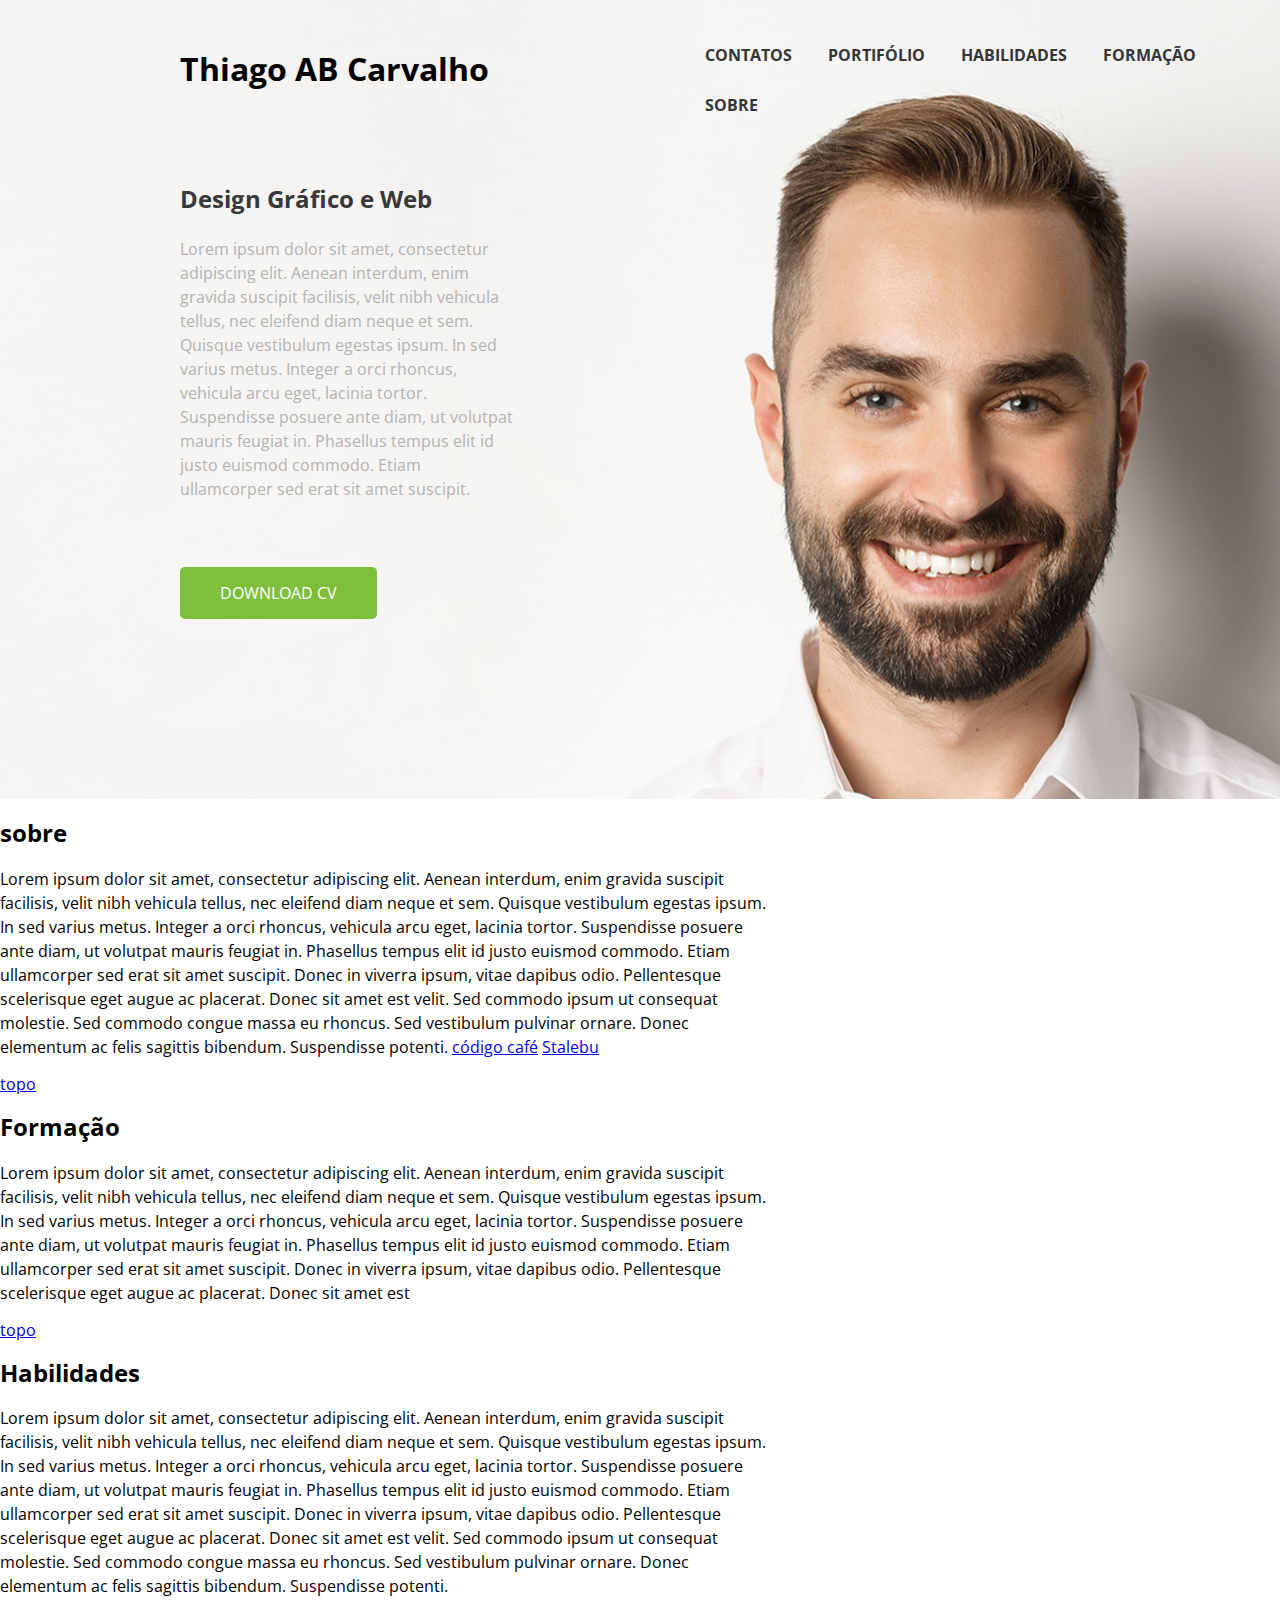
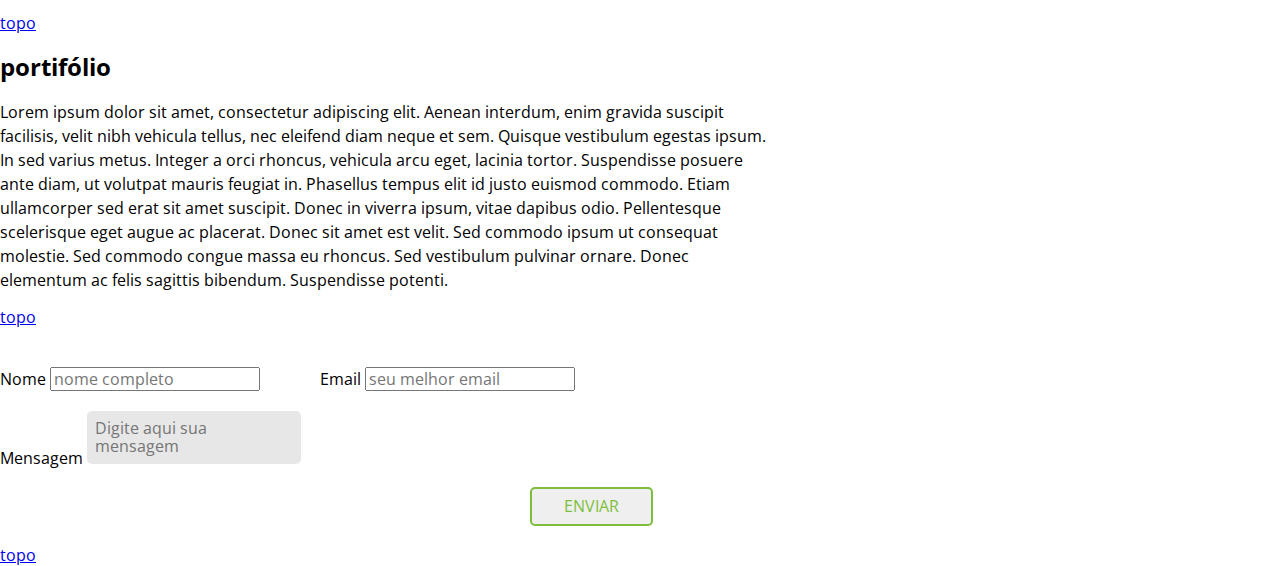
==== index.html @ ea8e4ff2 "first commit" ====
<!DOCTYPE html>
<html lang="pt">

<head>
    <meta charset="UTF-8">
    <meta name="viewport" content="width=device-width, initial-scale=1.0">
    <title>Portifólio Thiago Carvalho</title>
    <link rel="stylesheet" href="./CSS/main.css">
    <link rel="stylesheet" href="./CSS/normalize.css">
    <link rel="preconnect" href="https://fonts.gstatic.com">
    <link href="https://fonts.googleapis.com/css2?family=Open+Sans&display=swap" rel="stylesheet">
    <meta name="keywords" content="portifólio, thiagocarvalho, designer gráfico, web, frontend, ui design, ux design">
    <link rel="stylesheet" href="https://i.icomoon.io/public/temp/6c92d0de71/UntitledProject/style.css">


</head>

<body>
    <div class="hero">
        <header>

            <div class="max-width">
                <h1>Thiago AB Carvalho</h1>
                <nav>
                    <ul class="top-nav">
                        <li><a href="#">Contatos</a></li>
                        <li><a href="#">Portifólio</a></li>
                        <li><a href="#">Habilidades</a></li>
                        <li><a href="#">Formação</a></li>
                        <li><a href="#">Sobre</a></li>
                    </ul>

                    <ul class="icon-redes">
                        <li><a href="#" class="icon-github"><span class="hidden"></span></a></li>
                        <li><a href="#" class="icon-linkedin2"><span class="hidden"></span></a></li>
                        <li><a href="#" class="icon-behance"><span class="hidden"></span></a></li>
                    </ul>

                </nav>
            </div>
        </header>

        <section class="max-width">
            <div class="main-header-subtitle">
                <h2>Design Gráfico e Web</h2>
                <p class="top-content-subtitle">Lorem ipsum dolor sit amet, consectetur adipiscing elit. Aenean
                    interdum,
                    enim
                    gravida suscipit facilisis, velit nibh vehicula tellus, nec eleifend diam neque et sem. Quisque
                    vestibulum
                    egestas ipsum. In sed varius metus. Integer a orci rhoncus, vehicula arcu eget, lacinia tortor.
                    Suspendisse
                    posuere ante diam, ut volutpat mauris feugiat in. Phasellus tempus elit id justo euismod commodo.
                    Etiam
                    ullamcorper sed erat sit amet suscipit.
                </p>

                <a href="#" class="button"> download cv</a>
            </div>
        </section>
    </div>

    <main>
        <section class="main-content">
            <h2>sobre</h2>
            <p>
                Lorem ipsum dolor sit amet, consectetur adipiscing elit. Aenean interdum, enim gravida suscipit
                facilisis,
                velit
                nibh vehicula tellus, nec eleifend diam neque et sem. Quisque vestibulum egestas ipsum. In sed varius
                metus.
                Integer a orci rhoncus, vehicula arcu eget, lacinia tortor. Suspendisse posuere ante diam, ut volutpat
                mauris
                feugiat in. Phasellus tempus elit id justo euismod commodo. Etiam ullamcorper sed erat sit amet
                suscipit.
                Donec
                in viverra ipsum, vitae dapibus odio. Pellentesque scelerisque eget augue ac placerat. Donec sit amet
                est
                velit.
                Sed commodo ipsum ut consequat molestie. Sed commodo congue massa eu rhoncus. Sed vestibulum pulvinar
                ornare.
                Donec elementum ac felis sagittis bibendum. Suspendisse potenti.
                <a href="https://codigo.cafe" target="_blank">código café</a>
                <a href="https://www.stalebu.com.br/" target="_blank">Stalebu</a>
            </p>
            <a href="#">topo</a>

            <h2>Formação</h2>
            <p>
                Lorem ipsum dolor sit amet, consectetur adipiscing elit. Aenean interdum, enim gravida suscipit
                facilisis,
                velit
                nibh vehicula tellus, nec eleifend diam neque et sem. Quisque vestibulum egestas ipsum. In sed varius
                metus.
                Integer a orci rhoncus, vehicula arcu eget, lacinia tortor. Suspendisse posuere ante diam, ut volutpat
                mauris
                feugiat in. Phasellus tempus elit id justo euismod commodo. Etiam ullamcorper sed erat sit amet
                suscipit.
                Donec
                in viverra ipsum, vitae dapibus odio. Pellentesque scelerisque eget augue ac placerat. Donec sit amet
                est

            </p>
            <a href="#">topo</a>

            <h2>Habilidades</h2>
            <p>
                Lorem ipsum dolor sit amet, consectetur adipiscing elit. Aenean interdum, enim gravida suscipit
                facilisis,
                velit
                nibh vehicula tellus, nec eleifend diam neque et sem. Quisque vestibulum egestas ipsum. In sed varius
                metus.
                Integer a orci rhoncus, vehicula arcu eget, lacinia tortor. Suspendisse posuere ante diam, ut volutpat
                mauris
                feugiat in. Phasellus tempus elit id justo euismod commodo. Etiam ullamcorper sed erat sit amet
                suscipit.
                Donec
                in viverra ipsum, vitae dapibus odio. Pellentesque scelerisque eget augue ac placerat. Donec sit amet
                est
                velit.
                Sed commodo ipsum ut consequat molestie. Sed commodo congue massa eu rhoncus. Sed vestibulum pulvinar
                ornare.
                Donec elementum ac felis sagittis bibendum. Suspendisse potenti.
            </p>
            <a href="#">topo</a>

            <h2>portifólio</h2>
            <p>
                Lorem ipsum dolor sit amet, consectetur adipiscing elit. Aenean interdum, enim gravida suscipit
                facilisis,
                velit
                nibh vehicula tellus, nec eleifend diam neque et sem. Quisque vestibulum egestas ipsum. In sed varius
                metus.
                Integer a orci rhoncus, vehicula arcu eget, lacinia tortor. Suspendisse posuere ante diam, ut volutpat
                mauris
                feugiat in. Phasellus tempus elit id justo euismod commodo. Etiam ullamcorper sed erat sit amet
                suscipit.
                Donec
                in viverra ipsum, vitae dapibus odio. Pellentesque scelerisque eget augue ac placerat. Donec sit amet
                est
                velit.
                Sed commodo ipsum ut consequat molestie. Sed commodo congue massa eu rhoncus. Sed vestibulum pulvinar
                ornare.
                Donec elementum ac felis sagittis bibendum. Suspendisse potenti.
            </p>
            <a href="#">topo</a>
        </section>

        <section>
            <div class="form-contact">
                <form action="#" method="POST">
                    <div class="row">
                        <div class="col-2">
                            <label for="nome">Nome</label>
                            <input placeholder="nome completo" type="text" name="name" id="nome">
                        </div>
                        <div class="col-2">
                            <label for="email">Email</label>
                            <input placeholder="seu melhor email" type="text" name="email" id="email">
                        </div>
                    </div>

                    <div class>
                        <!--<label for="mensagem">Mensagem</label>-->
                        <labe for="mensagem">Mensagem</label>
                            <textarea style="resize: none" placeholder="Digite aqui sua mensagem" name="mensagem"
                                id="mensagem" class="mensagem"></textarea>
                            <input type="submit" value="Enviar" class="button-mensagem">
                    </div>
                </form>

            </div>
            <a href="#">topo</a>
            </div>
        </section>
    </main>
</body>

</html>
---- CSS/main.css ----
body{
    font-family: 'Open Sans', sans-serif;   
}

.hero{
    width: 100%;
    position: fixed;    
    box-sizing: border-box;   
    background-image: url(../img/foto_thiago.png);
    background-position: center top;     
    padding: 180px;    
    position: relative;    
}

.max-width{   
    max-width: 1500px;
    margin-left: auto;
    margin-right: auto;
}

.max-width h1{
    float: left;
}

.top-nav, .icon-redes {
    margin-top: -150px;

}

.top-nav ul{    
    position: relative;                  
}

.top-nav li{
    display: inline-block;
    padding: 1em;
    list-style: none;              
}

.top-nav a{
    font-family: 'Open Sans', sans-serif;
    text-decoration: none;
    font-weight: bold;
    text-transform: uppercase;
    color: #353535;
    position: relative;
    right: -200px;    
}

.top-nav a:hover{
    color:  #7dbf3b;
    font-weight: bold;
    border-bottom: 1px solid #353535;
}

.icon-redes{    
    display: block;
    position: relative;
    top: -73px;
}

.icon-redes li{
    list-style: none;         
    float: right;
    padding: .5em;    
    font-size: 30px;       
}

.icon-redes a{
    color: #353535;
    text-decoration: none;
}

.icon-redes a:hover{
    color:  #7dbf3b;
}

.button-search {
    text-transform: uppercase;
    display: inline-block;
    padding: .1.5em .2em;
    background: #7dbf3b;
    border-radius: 5px;
    text-decoration: none;
    color: white;
}

input:focus{
    border: 2px solid #7dbf3b;
    outline: none;
}

.main-header-subtitle{
    width: 80%; 
    margin-top: 200px;
    margin-right: auto;
    text-align: justify;
    color: #b2b2b2;
    line-height: 1.5;  
}

.main-header-subtitle h2{
    color: #373839;
}

.top-content-subtitle {
    display: block;
    padding-bottom: 50px;
    padding-right: 400px;
    text-align: left;    
}

.button{
    text-transform: uppercase;
    display: inline-block;
    padding: .9em 2.5em;
    background: #7dbf3b;
    border-radius: 5px;
    text-decoration: none;
    color: white;
}

.main-content{
    width: 60%;    
}

.main-content p{
    line-height: 1.5;
}

.row{
    padding-top: 40px;
    overflow: auto;
}

.col-2{
    width:25%;
    float: left;
    padding-bottom: 20px;
}

.textarea{
    display: block;
    border-radius: 5px;    
    height: 10em;
    width: 40em;    
}

.input, textarea{
    background-color: #e7e7e7;
    padding: 5px;
    border-radius: 5px;
    border: 3px solid transparent;
    margin-bottom:50px;  
    
}

.button-mensagem{   
    text-transform: uppercase;
    display: inline-block;
    margin: 20px 530px;    
    padding: .5em 2em;
    border: 2px solid #7dbf3b;    
    border-radius: 5px;
    text-decoration: none;
    color: #7dbf3b;
}

#mensagem:focus{
    border: 2px solid #7dbf3b;
    outline: none;
}
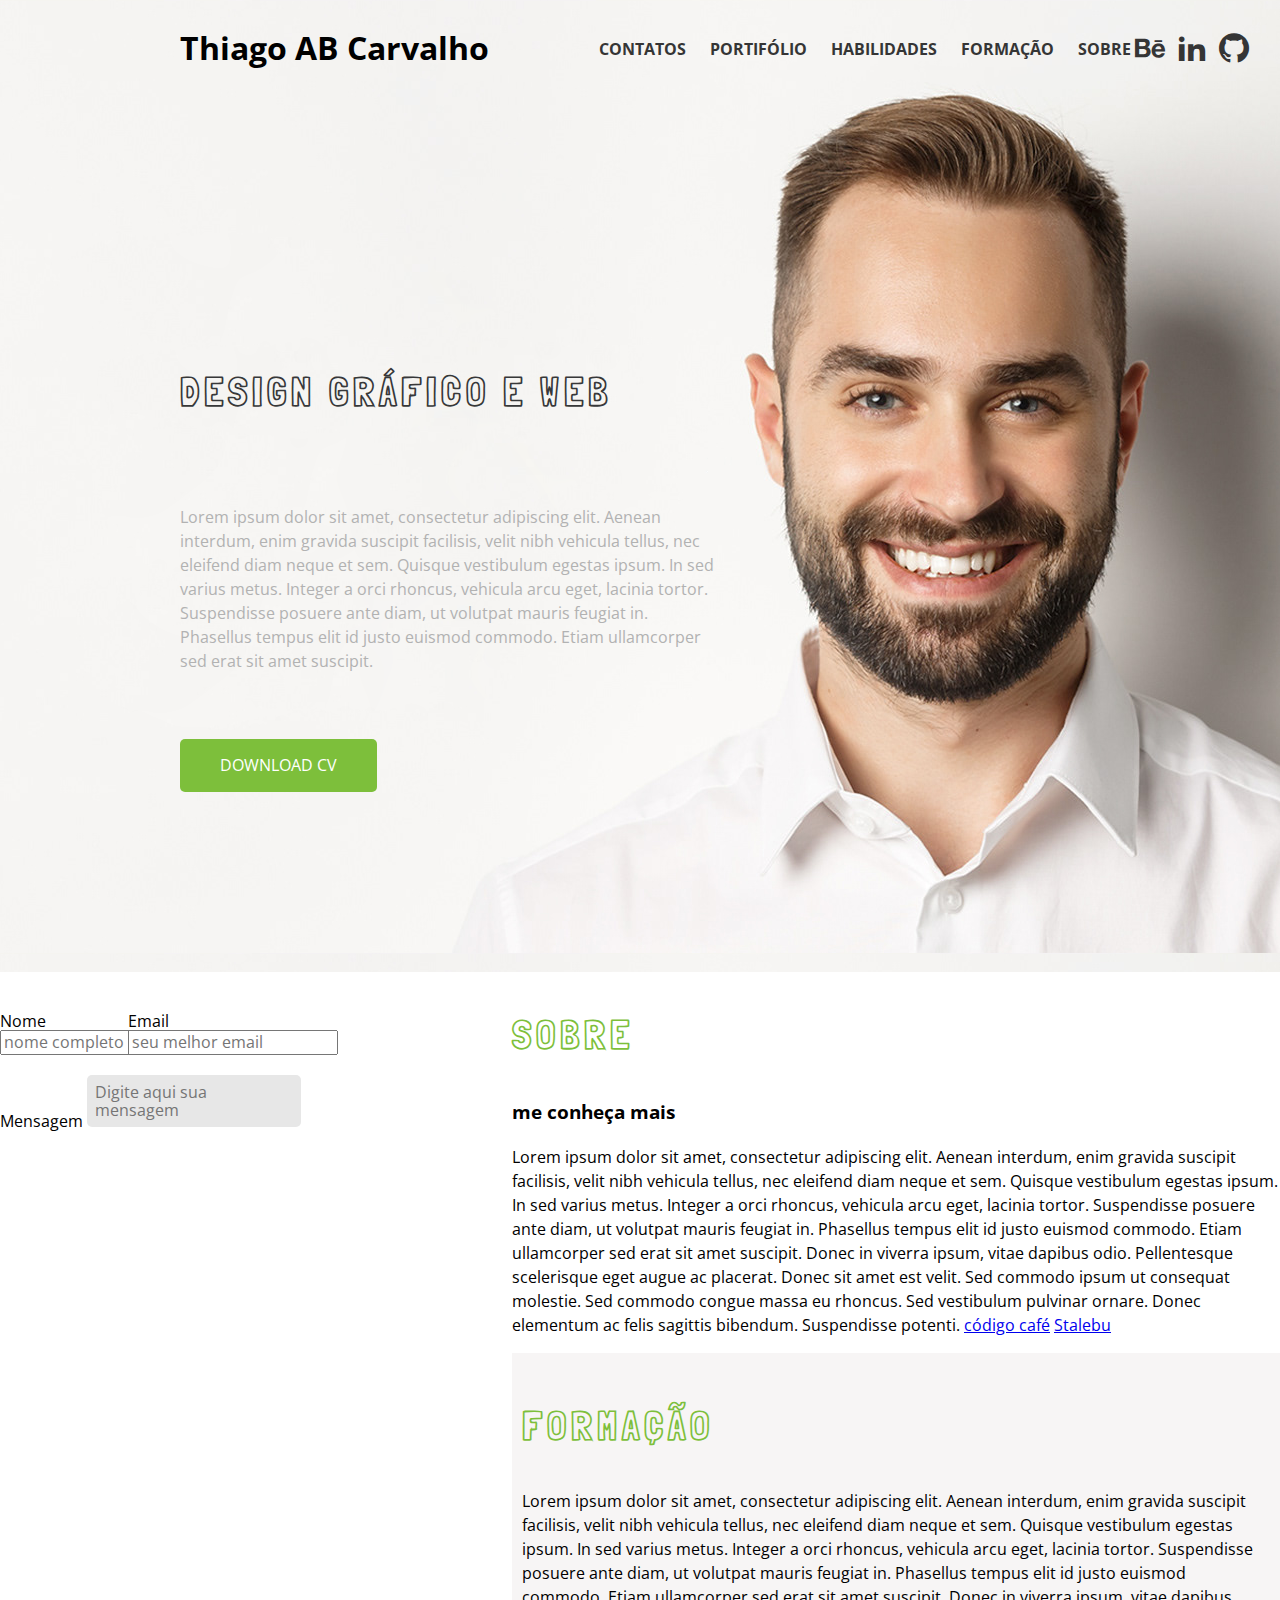
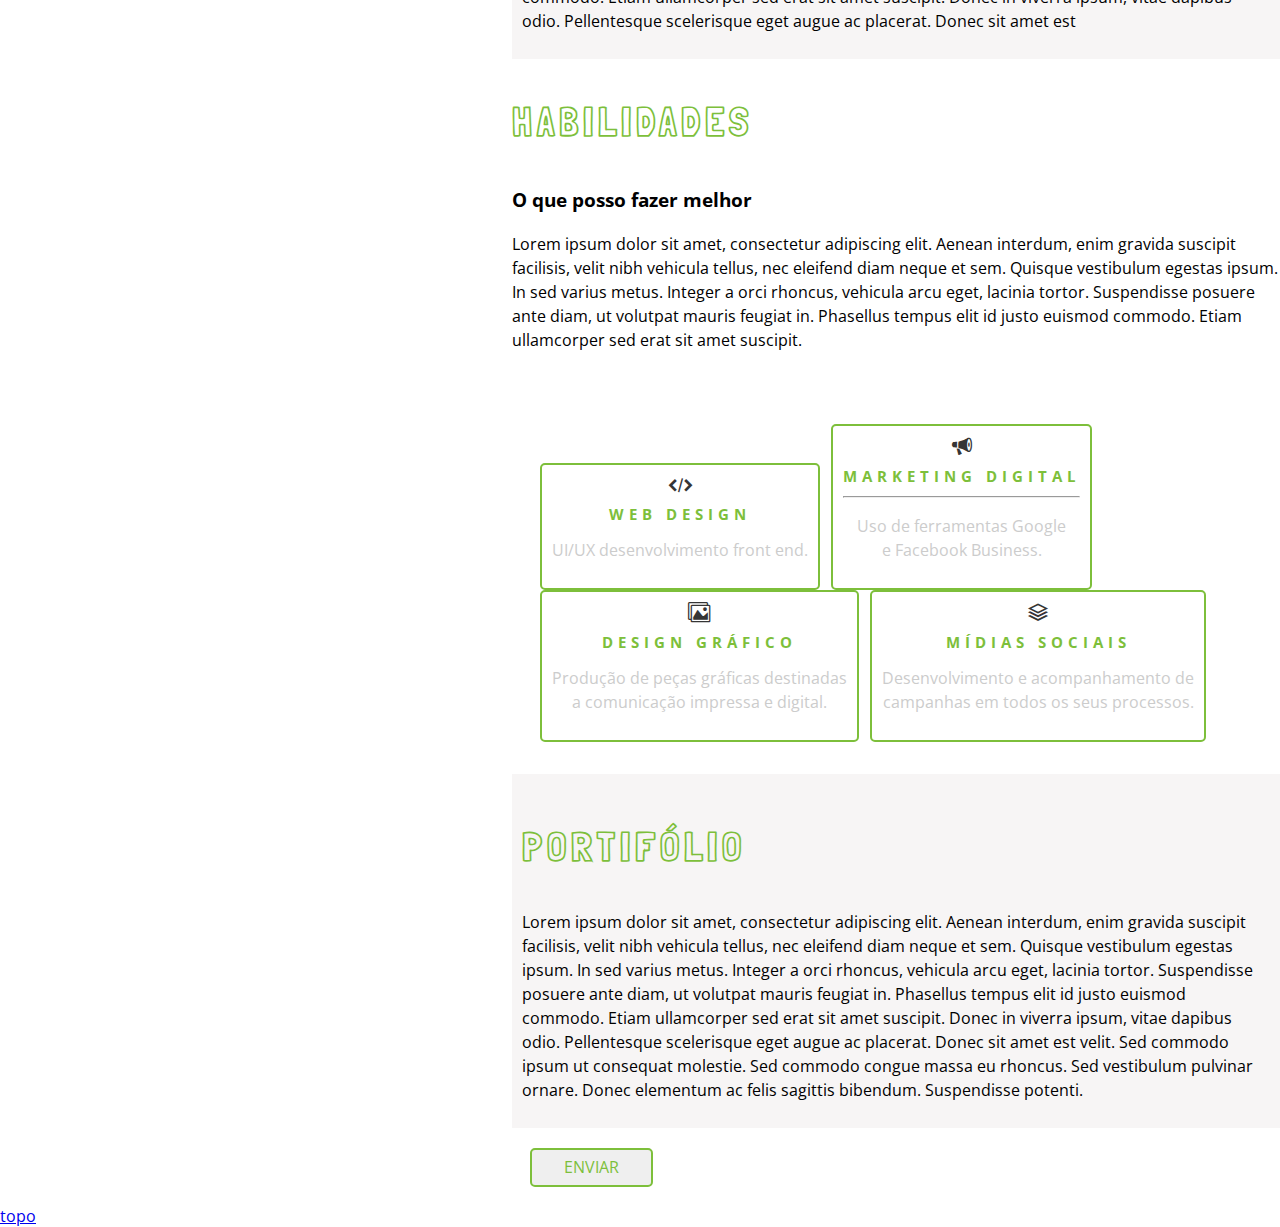
==== commit 8fced843: "acertando o conteudo" ====
--- a/index.html
+++ b/index.html
@@ -9,8 +9,10 @@
     <link rel="stylesheet" href="./CSS/normalize.css">
     <link rel="preconnect" href="https://fonts.gstatic.com">
     <link href="https://fonts.googleapis.com/css2?family=Open+Sans&display=swap" rel="stylesheet">
+    <link rel="preconnect" href="https://fonts.gstatic.com">
+    <link href="https://fonts.googleapis.com/css2?family=Londrina+Outline&display=swap" rel="stylesheet">
     <meta name="keywords" content="portifólio, thiagocarvalho, designer gráfico, web, frontend, ui design, ux design">
-    <link rel="stylesheet" href="https://i.icomoon.io/public/temp/6c92d0de71/UntitledProject/style.css">
+    <link rel="stylesheet" href="./icomoon/style.css">
 
 
 </head>
@@ -18,7 +20,6 @@
 <body>
     <div class="hero">
         <header>
-
             <div class="max-width">
                 <h1>Thiago AB Carvalho</h1>
                 <nav>
@@ -63,6 +64,7 @@
     <main>
         <section class="main-content">
             <h2>sobre</h2>
+            <h3>me conheça mais</h3>
             <p>
                 Lorem ipsum dolor sit amet, consectetur adipiscing elit. Aenean interdum, enim gravida suscipit
                 facilisis,
@@ -83,9 +85,33 @@
                 <a href="https://codigo.cafe" target="_blank">código café</a>
                 <a href="https://www.stalebu.com.br/" target="_blank">Stalebu</a>
             </p>
-            <a href="#">topo</a>
-
-            <h2>Formação</h2>
+
+
+            <div class="cinza">
+                <h2>Formação</h2>
+                <p>
+                    Lorem ipsum dolor sit amet, consectetur adipiscing elit. Aenean interdum, enim gravida suscipit
+                    facilisis,
+                    velit
+                    nibh vehicula tellus, nec eleifend diam neque et sem. Quisque vestibulum egestas ipsum. In sed
+                    varius
+                    metus.
+                    Integer a orci rhoncus, vehicula arcu eget, lacinia tortor. Suspendisse posuere ante diam, ut
+                    volutpat
+                    mauris
+                    feugiat in. Phasellus tempus elit id justo euismod commodo. Etiam ullamcorper sed erat sit amet
+                    suscipit.
+                    Donec
+                    in viverra ipsum, vitae dapibus odio. Pellentesque scelerisque eget augue ac placerat. Donec sit
+                    amet
+                    est
+
+                </p>
+
+            </div>
+
+            <h2>Habilidades</h2>
+            <h3>O que posso fazer melhor</h3>
             <p>
                 Lorem ipsum dolor sit amet, consectetur adipiscing elit. Aenean interdum, enim gravida suscipit
                 facilisis,
@@ -96,54 +122,56 @@
                 mauris
                 feugiat in. Phasellus tempus elit id justo euismod commodo. Etiam ullamcorper sed erat sit amet
                 suscipit.
-                Donec
-                in viverra ipsum, vitae dapibus odio. Pellentesque scelerisque eget augue ac placerat. Donec sit amet
-                est
-
+            <div class="row">
+                <ul class="icon-hab">
+                    <li class="icon-embed2">
+                        <h2>Web Design</h2>
+                        <p> UI/UX desenvolvimento front end.</p>
+
+                    </li>
+                    <li class="icon-bullhorn">
+                        <h2> Marketing Digital</h2>
+                        <hr>
+                        <p> Uso de ferramentas Google <br> e Facebook Business.</p>
+                    </li>
+                    <li class="icon-images">
+                        <h2>Design Gráfico</h2>
+                        <p>Produção de peças gráficas destinadas <br>a comunicação impressa e digital.</p>
+                    </li>
+                    <li class="icon-stack">
+                        <h2>Mídias Sociais</h2>
+                        <p> Desenvolvimento e acompanhamento de <br> campanhas em todos os seus processos.</p>
+                    </li>
+                </ul>
+            </div>
             </p>
-            <a href="#">topo</a>
-
-            <h2>Habilidades</h2>
-            <p>
-                Lorem ipsum dolor sit amet, consectetur adipiscing elit. Aenean interdum, enim gravida suscipit
-                facilisis,
-                velit
-                nibh vehicula tellus, nec eleifend diam neque et sem. Quisque vestibulum egestas ipsum. In sed varius
-                metus.
-                Integer a orci rhoncus, vehicula arcu eget, lacinia tortor. Suspendisse posuere ante diam, ut volutpat
-                mauris
-                feugiat in. Phasellus tempus elit id justo euismod commodo. Etiam ullamcorper sed erat sit amet
-                suscipit.
-                Donec
-                in viverra ipsum, vitae dapibus odio. Pellentesque scelerisque eget augue ac placerat. Donec sit amet
-                est
-                velit.
-                Sed commodo ipsum ut consequat molestie. Sed commodo congue massa eu rhoncus. Sed vestibulum pulvinar
-                ornare.
-                Donec elementum ac felis sagittis bibendum. Suspendisse potenti.
-            </p>
-            <a href="#">topo</a>
-
-            <h2>portifólio</h2>
-            <p>
-                Lorem ipsum dolor sit amet, consectetur adipiscing elit. Aenean interdum, enim gravida suscipit
-                facilisis,
-                velit
-                nibh vehicula tellus, nec eleifend diam neque et sem. Quisque vestibulum egestas ipsum. In sed varius
-                metus.
-                Integer a orci rhoncus, vehicula arcu eget, lacinia tortor. Suspendisse posuere ante diam, ut volutpat
-                mauris
-                feugiat in. Phasellus tempus elit id justo euismod commodo. Etiam ullamcorper sed erat sit amet
-                suscipit.
-                Donec
-                in viverra ipsum, vitae dapibus odio. Pellentesque scelerisque eget augue ac placerat. Donec sit amet
-                est
-                velit.
-                Sed commodo ipsum ut consequat molestie. Sed commodo congue massa eu rhoncus. Sed vestibulum pulvinar
-                ornare.
-                Donec elementum ac felis sagittis bibendum. Suspendisse potenti.
-            </p>
-            <a href="#">topo</a>
+
+            <div class="cinza">
+                <h2>portifólio</h2>
+                <p>
+                    Lorem ipsum dolor sit amet, consectetur adipiscing elit. Aenean interdum, enim gravida suscipit
+                    facilisis,
+                    velit
+                    nibh vehicula tellus, nec eleifend diam neque et sem. Quisque vestibulum egestas ipsum. In sed
+                    varius
+                    metus.
+                    Integer a orci rhoncus, vehicula arcu eget, lacinia tortor. Suspendisse posuere ante diam, ut
+                    volutpat
+                    mauris
+                    feugiat in. Phasellus tempus elit id justo euismod commodo. Etiam ullamcorper sed erat sit amet
+                    suscipit.
+                    Donec
+                    in viverra ipsum, vitae dapibus odio. Pellentesque scelerisque eget augue ac placerat. Donec sit
+                    amet
+                    est
+                    velit.
+                    Sed commodo ipsum ut consequat molestie. Sed commodo congue massa eu rhoncus. Sed vestibulum
+                    pulvinar
+                    ornare.
+                    Donec elementum ac felis sagittis bibendum. Suspendisse potenti.
+                </p>
+
+            </div>
         </section>
 
         <section>
--- a/CSS/main.css
+++ b/CSS/main.css
@@ -20,21 +20,22 @@
 
 .max-width h1{
     float: left;
-}
-
-.top-nav, .icon-redes {
+    margin-top: auto;
+}
+
+.top-nav{    
     margin-top: -150px;
-
-}
-
-.top-nav ul{    
-    position: relative;                  
+    margin-right: auto;        
+    display: block;
+    position: relative;
 }
 
 .top-nav li{
     display: inline-block;
-    padding: 1em;
-    list-style: none;              
+    padding: 10px;
+    list-style: none;
+    position: relative;
+    right: 100px;                  
 }
 
 .top-nav a{
@@ -53,41 +54,27 @@
     border-bottom: 1px solid #353535;
 }
 
-.icon-redes{    
-    display: block;
-    position: relative;
+.icon-redes {       
+    display: inline-block;
+    position: relative;
+    right: -600px;
     top: -73px;
 }
 
 .icon-redes li{
-    list-style: none;         
-    float: right;
-    padding: .5em;    
+    list-style: none;            
+    float:right;
+    padding: .2em;    
     font-size: 30px;       
 }
 
 .icon-redes a{
+    text-decoration: none;    
     color: #353535;
-    text-decoration: none;
 }
 
 .icon-redes a:hover{
     color:  #7dbf3b;
-}
-
-.button-search {
-    text-transform: uppercase;
-    display: inline-block;
-    padding: .1.5em .2em;
-    background: #7dbf3b;
-    border-radius: 5px;
-    text-decoration: none;
-    color: white;
-}
-
-input:focus{
-    border: 2px solid #7dbf3b;
-    outline: none;
 }
 
 .main-header-subtitle{
@@ -103,10 +90,77 @@
     color: #373839;
 }
 
+.button-search {
+    text-transform: uppercase;
+    display: inline-block;
+    padding: .1.5em .2em;
+    background: #7dbf3b;
+    border-radius: 5px;
+    text-decoration: none;
+    color: white;
+}
+
+
+
+h2{
+    text-transform: uppercase;
+    font-family: 'Londrina Outline', cursive;
+    letter-spacing: 5px;
+    color: #7dbf3b;
+    font-size: 40px;
+}
+
+.row{
+    list-style: none;
+}
+
+.icon-hab li{
+    border: 2px solid #7dbf3b;
+    border-radius: 5px;    
+    margin-right: 15px;
+    margin-left: -12px;
+    display: inline-block;
+    text-decoration: none;    
+    color: #353535;
+    padding: 10px;
+    font-size: 20px;
+    text-align: center;
+}
+
+.icon-hab li h2{
+    font-family: 'Open Sans', sans-serif;
+    font-size: 15px;
+}
+
+.icon-hab p{
+    font-family: 'Open Sans', sans-serif;
+    font-size: 16px;
+    color: #ccc;
+    text-align: center;
+    line-height: 1.5;
+}
+
+/*até aqui acho que está correto*/
+
+.cinza{
+    background: #f7f5f5;    
+    margin: 0 auto;    
+    padding: 10px;    
+}
+
+.main-content{
+    width: 60%;
+    line-height: 1.5;
+    margin-left: auto;
+    margin-right: auto;
+    float: inline-end;       
+}
+
 .top-content-subtitle {
     display: block;
+    padding-top: 50px;
     padding-bottom: 50px;
-    padding-right: 400px;
+    padding-right: 200px;
     text-align: left;    
 }
 
@@ -118,14 +172,6 @@
     border-radius: 5px;
     text-decoration: none;
     color: white;
-}
-
-.main-content{
-    width: 60%;    
-}
-
-.main-content p{
-    line-height: 1.5;
 }
 
 .row{
@@ -151,8 +197,7 @@
     padding: 5px;
     border-radius: 5px;
     border: 3px solid transparent;
-    margin-bottom:50px;  
-    
+    margin-bottom:50px;    
 }
 
 .button-mensagem{   
--- a/icomoon/style.css
+++ b/icomoon/style.css
@@ -0,0 +1,51 @@
+@font-face {
+  font-family: 'icomoon';
+  src:  url('fonts/icomoon.eot?toy982');
+  src:  url('fonts/icomoon.eot?toy982#iefix') format('embedded-opentype'),
+    url('fonts/icomoon.ttf?toy982') format('truetype'),
+    url('fonts/icomoon.woff?toy982') format('woff'),
+    url('fonts/icomoon.svg?toy982#icomoon') format('svg');
+  font-weight: normal;
+  font-style: normal;
+  font-display: block;
+}
+
+[class^="icon-"], [class*=" icon-"] {
+  /* use !important to prevent issues with browser extensions that change fonts */
+  font-family: 'icomoon' !important;
+  speak: never;
+  font-style: normal;
+  font-weight: normal;
+  font-variant: normal;
+  text-transform: none;
+  line-height: 1;
+
+  /* Better Font Rendering =========== */
+  -webkit-font-smoothing: antialiased;
+  -moz-osx-font-smoothing: grayscale;
+}
+
+.icon-images:before {
+  content: "\e90e";
+}
+.icon-bullhorn:before {
+  content: "\e91a";
+}
+.icon-stack:before {
+  content: "\e92e";
+}
+.icon-embed2:before {
+  content: "\ea80";
+}
+.icon-whatsapp:before {
+  content: "\ea93";
+}
+.icon-behance:before {
+  content: "\eaa8";
+}
+.icon-github:before {
+  content: "\eab0";
+}
+.icon-linkedin2:before {
+  content: "\eaca";
+}
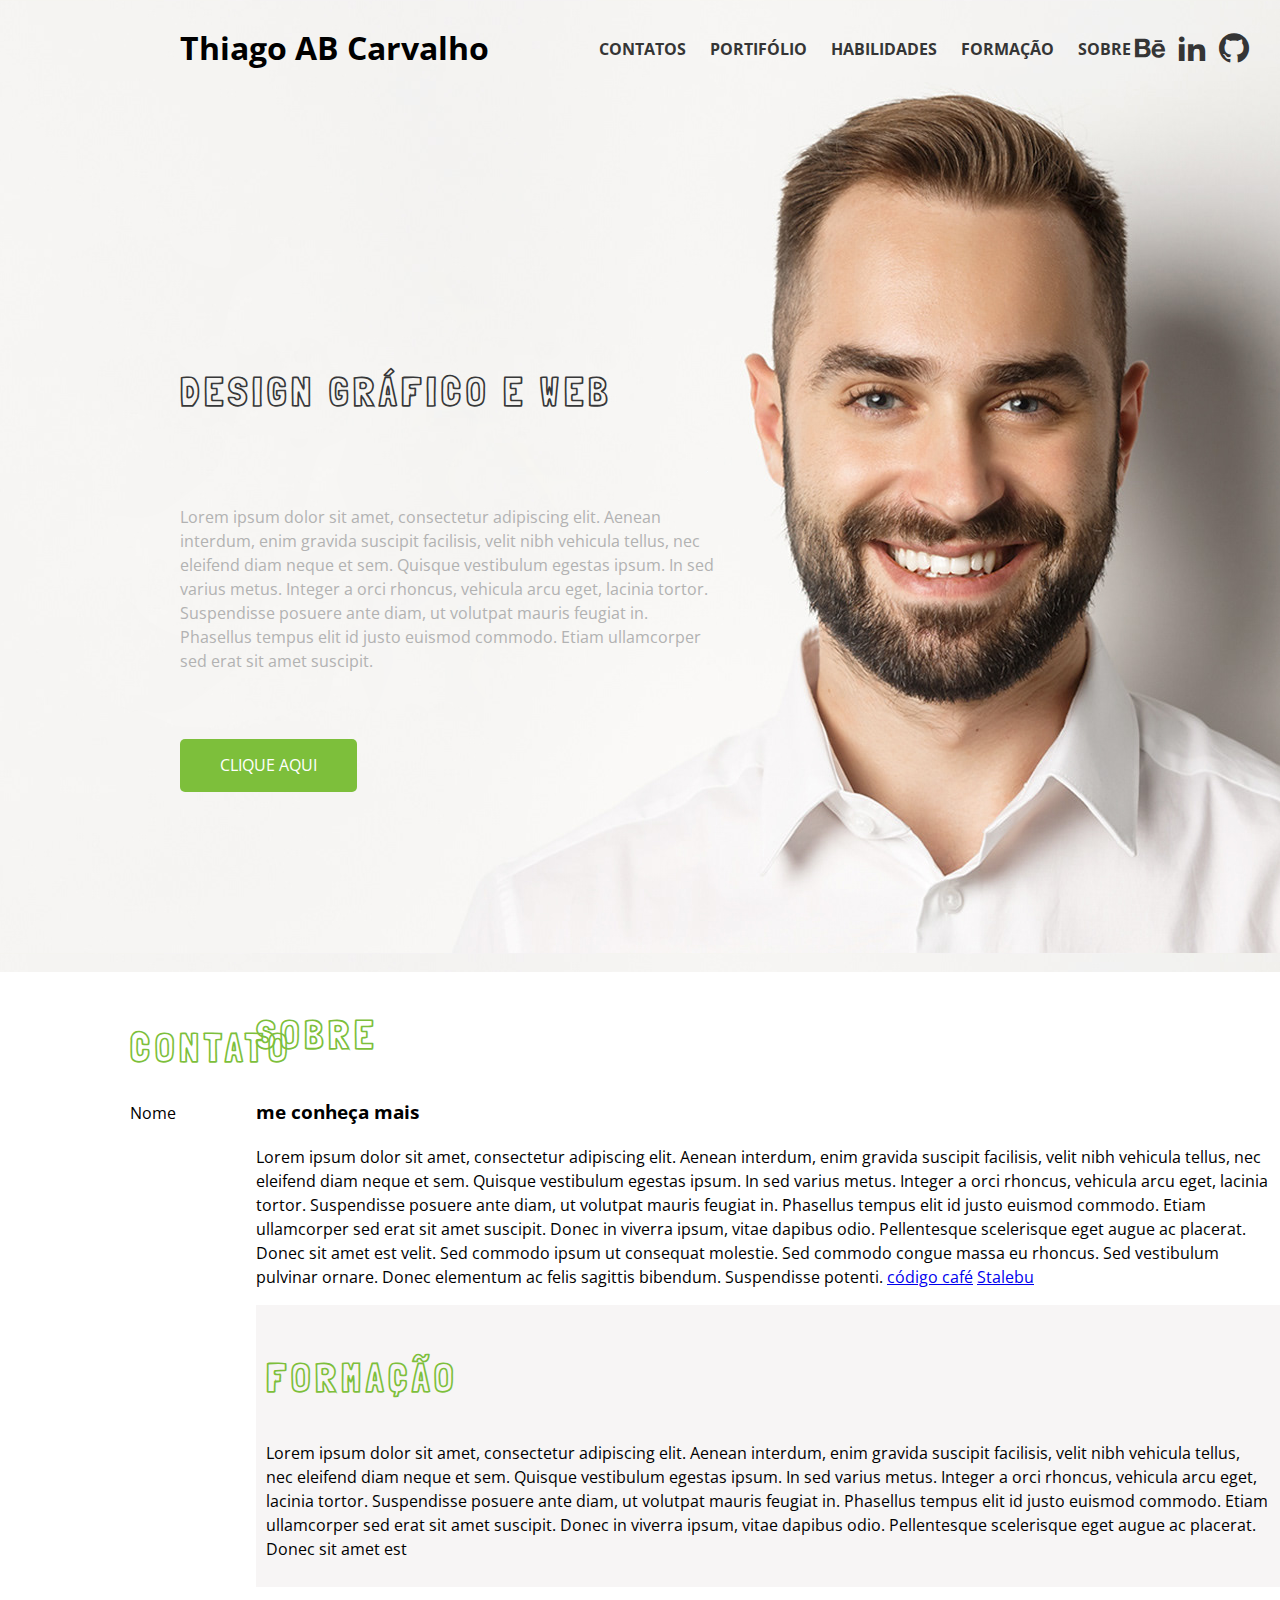
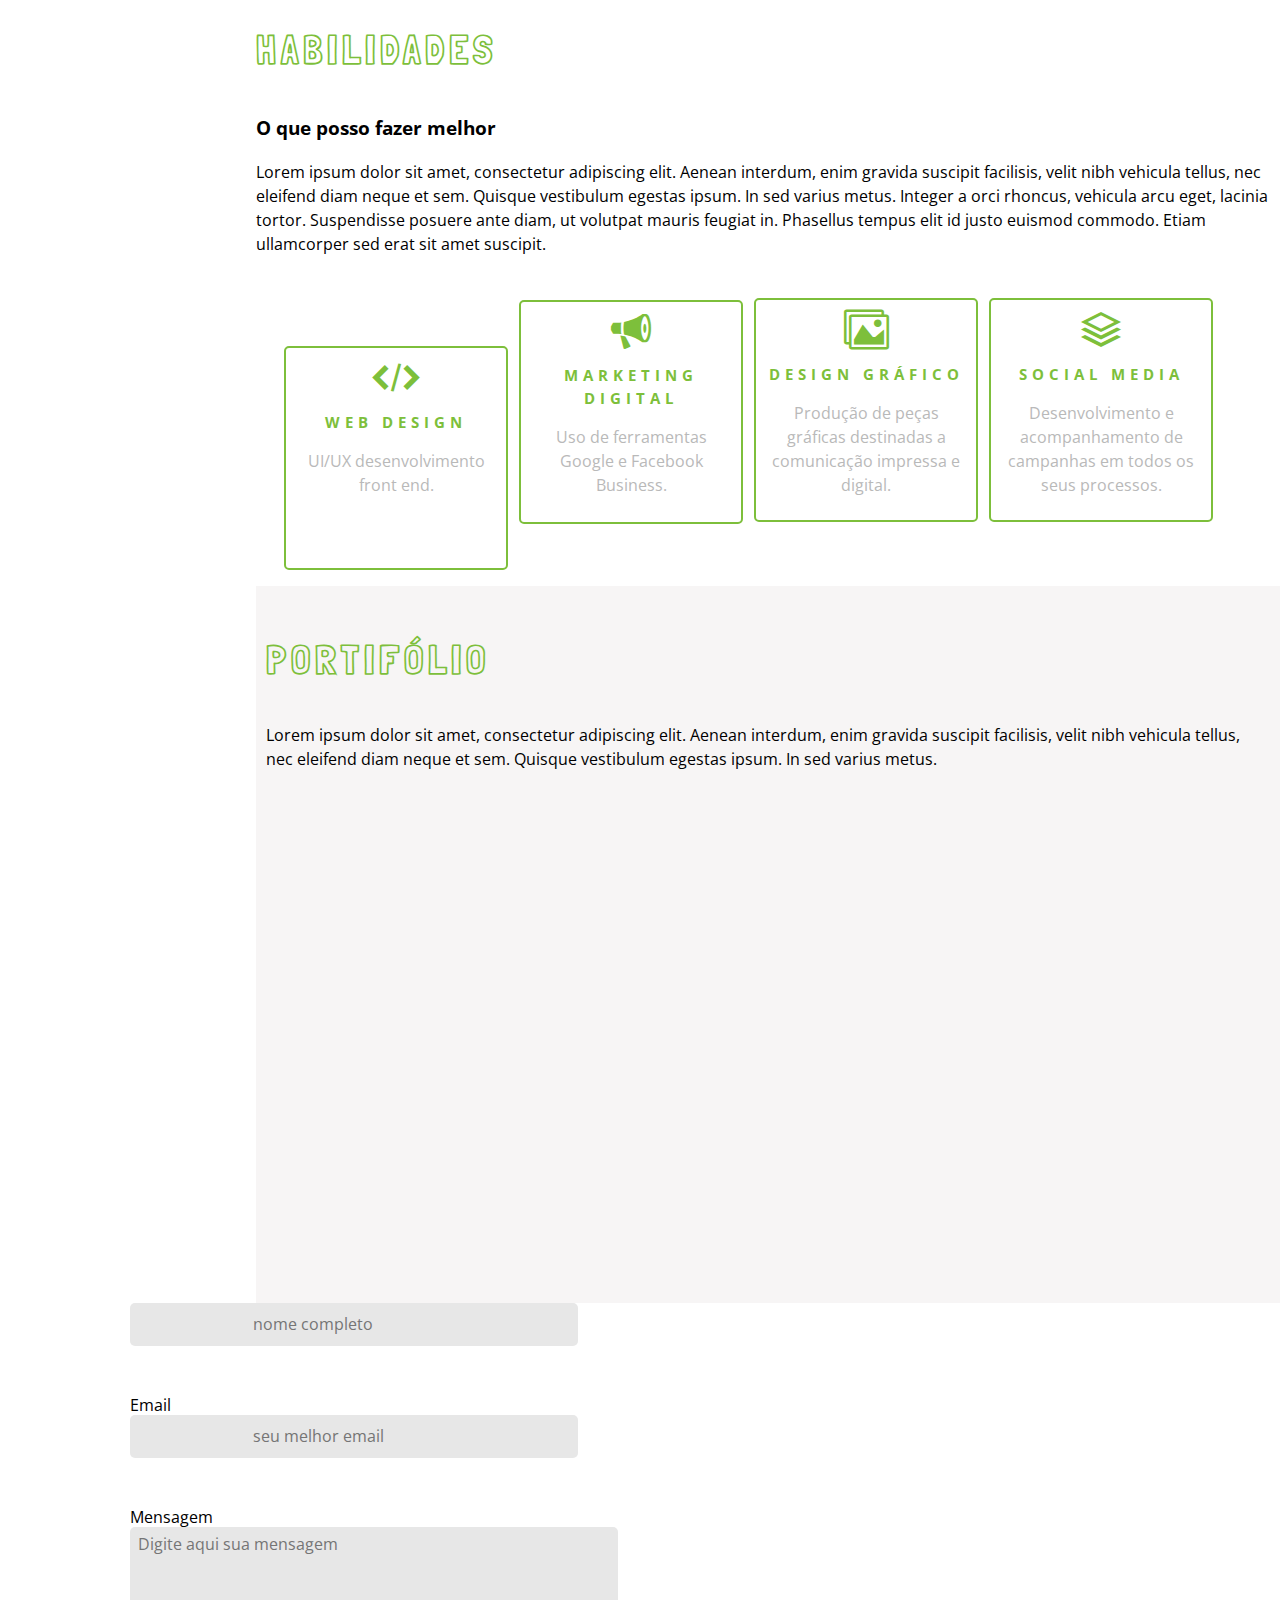
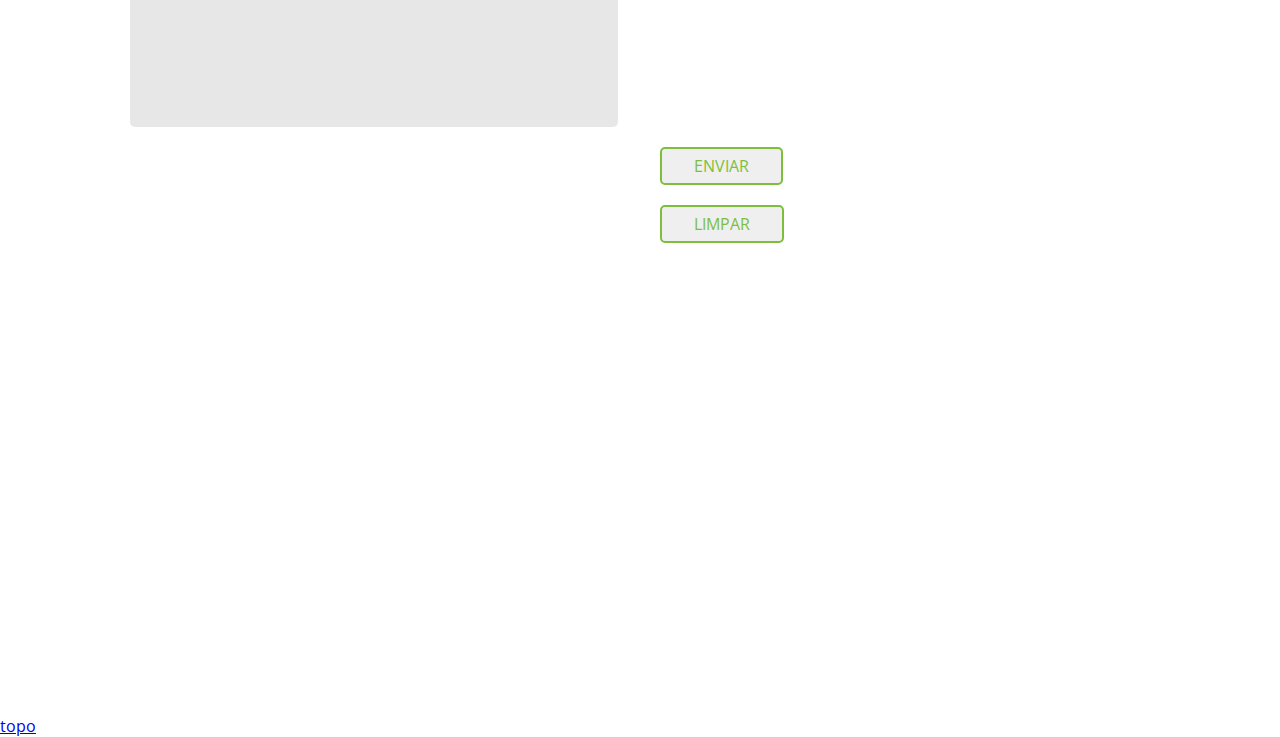
==== commit 6fd348d8: "modifica" ====
--- a/index.html
+++ b/index.html
@@ -13,8 +13,6 @@
     <link href="https://fonts.googleapis.com/css2?family=Londrina+Outline&display=swap" rel="stylesheet">
     <meta name="keywords" content="portifólio, thiagocarvalho, designer gráfico, web, frontend, ui design, ux design">
     <link rel="stylesheet" href="./icomoon/style.css">
-
-
 </head>
 
 <body>
@@ -32,9 +30,12 @@
                     </ul>
 
                     <ul class="icon-redes">
-                        <li><a href="#" class="icon-github"><span class="hidden"></span></a></li>
-                        <li><a href="#" class="icon-linkedin2"><span class="hidden"></span></a></li>
-                        <li><a href="#" class="icon-behance"><span class="hidden"></span></a></li>
+                        <li><a href="https://github.com/thiagoabcarvalho" class="icon-github" target="_blank"><span
+                                    class="hidden"></span></a></li>
+                        <li><a href="https://www.linkedin.com/in/thiago-augusto-carvalho-42225a189/"
+                                class="icon-linkedin2" target="_blank"><span class="hidden"></span></a></li>
+                        <li><a href="https://www.behance.net/thiagoabcarvalho" class="icon-behance"
+                                target="_blank"><span class="hidden"></span></a></li>
                     </ul>
 
                 </nav>
@@ -45,8 +46,7 @@
             <div class="main-header-subtitle">
                 <h2>Design Gráfico e Web</h2>
                 <p class="top-content-subtitle">Lorem ipsum dolor sit amet, consectetur adipiscing elit. Aenean
-                    interdum,
-                    enim
+                    interdum, enim
                     gravida suscipit facilisis, velit nibh vehicula tellus, nec eleifend diam neque et sem. Quisque
                     vestibulum
                     egestas ipsum. In sed varius metus. Integer a orci rhoncus, vehicula arcu eget, lacinia tortor.
@@ -56,7 +56,7 @@
                     ullamcorper sed erat sit amet suscipit.
                 </p>
 
-                <a href="#" class="button"> download cv</a>
+                <a href="#" class="button-dow">clique aqui</a>
             </div>
         </section>
     </div>
@@ -126,21 +126,19 @@
                 <ul class="icon-hab">
                     <li class="icon-embed2">
                         <h2>Web Design</h2>
-                        <p> UI/UX desenvolvimento front end.</p>
-
+                        <p>UI/UX desenvolvimento front end.</p>
                     </li>
                     <li class="icon-bullhorn">
-                        <h2> Marketing Digital</h2>
-                        <hr>
-                        <p> Uso de ferramentas Google <br> e Facebook Business.</p>
+                        <h2>Marketing Digital</h2>
+                        <p> Uso de ferramentas Google e Facebook Business.</p>
                     </li>
                     <li class="icon-images">
                         <h2>Design Gráfico</h2>
-                        <p>Produção de peças gráficas destinadas <br>a comunicação impressa e digital.</p>
+                        <p>Produção de peças gráficas destinadas a comunicação impressa e digital.</p>
                     </li>
                     <li class="icon-stack">
-                        <h2>Mídias Sociais</h2>
-                        <p> Desenvolvimento e acompanhamento de <br> campanhas em todos os seus processos.</p>
+                        <h2>Social Media</h2>
+                        <p> Desenvolvimento e acompanhamento de campanhas em todos os seus processos.</p>
                     </li>
                 </ul>
             </div>
@@ -153,22 +151,10 @@
                     facilisis,
                     velit
                     nibh vehicula tellus, nec eleifend diam neque et sem. Quisque vestibulum egestas ipsum. In sed
-                    varius
-                    metus.
-                    Integer a orci rhoncus, vehicula arcu eget, lacinia tortor. Suspendisse posuere ante diam, ut
-                    volutpat
-                    mauris
-                    feugiat in. Phasellus tempus elit id justo euismod commodo. Etiam ullamcorper sed erat sit amet
-                    suscipit.
-                    Donec
-                    in viverra ipsum, vitae dapibus odio. Pellentesque scelerisque eget augue ac placerat. Donec sit
-                    amet
-                    est
-                    velit.
-                    Sed commodo ipsum ut consequat molestie. Sed commodo congue massa eu rhoncus. Sed vestibulum
-                    pulvinar
-                    ornare.
-                    Donec elementum ac felis sagittis bibendum. Suspendisse potenti.
+                    varius metus.
+                    <br>
+                    <iframe src="https://www.behance.net/thiagoabcarvalho" width="100%" height="500" frameborder="0"
+                        class="iframe"></iframe>
                 </p>
 
             </div>
@@ -176,27 +162,25 @@
 
         <section>
             <div class="form-contact">
+                <h2>Contato</h2>
                 <form action="#" method="POST">
-                    <div class="row">
-                        <div class="col-2">
-                            <label for="nome">Nome</label>
-                            <input placeholder="nome completo" type="text" name="name" id="nome">
-                        </div>
-                        <div class="col-2">
-                            <label for="email">Email</label>
-                            <input placeholder="seu melhor email" type="text" name="email" id="email">
-                        </div>
-                    </div>
+                    <label for="nome">Nome</label>
+                    <input placeholder="nome completo" type="text" name="name" id="nome">
 
-                    <div class>
-                        <!--<label for="mensagem">Mensagem</label>-->
-                        <labe for="mensagem">Mensagem</label>
-                            <textarea style="resize: none" placeholder="Digite aqui sua mensagem" name="mensagem"
-                                id="mensagem" class="mensagem"></textarea>
-                            <input type="submit" value="Enviar" class="button-mensagem">
-                    </div>
+                    <label for="email">Email</label>
+                    <input placeholder="seu melhor email" type="text" name="email" id="email">
+                    <!--<label for="mensagem">Mensagem</label>-->
+                    <label for="mensagem">Mensagem</label>
+                    <textarea style="resize: none" cols="50" rows="10" placeholder="Digite aqui sua mensagem"
+                        name="mensagem" id="mensagem" class="mensagem"></textarea>
+                    <input type="submit" value="Enviar" class="button-mensagem">
+                    <input type="reset" value="Limpar" class="button-mensagem">
                 </form>
-
+                <iframe
+                    src="https://www.google.com/maps/embed?pb=!1m18!1m12!1m3!1d3658.8679459326827!2d-46.621972485023385!3d-23.501265484712704!2m3!1f0!2f0!3f0!3m2!1i1024!2i768!4f13.1!3m3!1m2!1s0x94cef6268bb72195%3A0x6420ad9d0a9a3cd0!2sFao%20Building%20-%20Fao%20Residence%20I!5e0!3m2!1spt-BR!2sbr!4v1612748945971!5m2!1spt-BR!2sbr"
+                    width="600" height="450" frameborder="0" style="border:0;" allowfullscreen="" aria-hidden="false"
+                    tabindex="0" class="maps">
+                </iframe>
             </div>
             <a href="#">topo</a>
             </div>
--- a/CSS/main.css
+++ b/CSS/main.css
@@ -65,7 +65,7 @@
     list-style: none;            
     float:right;
     padding: .2em;    
-    font-size: 30px;       
+    font-size: 30px;          
 }
 
 .icon-redes a{
@@ -90,16 +90,23 @@
     color: #373839;
 }
 
-.button-search {
-    text-transform: uppercase;
-    display: inline-block;
-    padding: .1.5em .2em;
+.top-content-subtitle {
+    display: block;
+    padding-top: 50px;
+    padding-bottom: 50px;
+    padding-right: 200px;
+    text-align: left;    
+}
+
+.button-dow{
+    text-transform: uppercase;
+    display: inline-block;
+    padding: .9em 2.5em;
     background: #7dbf3b;
     border-radius: 5px;
     text-decoration: none;
     color: white;
 }
-
 
 
 h2{
@@ -107,7 +114,7 @@
     font-family: 'Londrina Outline', cursive;
     letter-spacing: 5px;
     color: #7dbf3b;
-    font-size: 40px;
+    font-size: 40px;    
 }
 
 .row{
@@ -121,26 +128,35 @@
     margin-left: -12px;
     display: inline-block;
     text-decoration: none;    
-    color: #353535;
+    color: #7dbf3b;
     padding: 10px;
-    font-size: 20px;
+    font-size: 40px;
     text-align: center;
+    width: 200px;
+    height: 200px;
 }
 
 .icon-hab li h2{
     font-family: 'Open Sans', sans-serif;
     font-size: 15px;
+    line-height: 1.5;    
 }
 
 .icon-hab p{
     font-family: 'Open Sans', sans-serif;
     font-size: 16px;
-    color: #ccc;
+    color: #b9b9b9;
     text-align: center;
     line-height: 1.5;
 }
 
-/*até aqui acho que está correto*/
+.main-content{
+    width: 80%;
+    line-height: 1.5;
+    margin-left: auto;
+    margin-right: auto;
+    float: inline-end;       
+}
 
 .cinza{
     background: #f7f5f5;    
@@ -148,35 +164,8 @@
     padding: 10px;    
 }
 
-.main-content{
-    width: 60%;
-    line-height: 1.5;
-    margin-left: auto;
-    margin-right: auto;
-    float: inline-end;       
-}
-
-.top-content-subtitle {
-    display: block;
-    padding-top: 50px;
-    padding-bottom: 50px;
-    padding-right: 200px;
-    text-align: left;    
-}
-
-.button{
-    text-transform: uppercase;
-    display: inline-block;
-    padding: .9em 2.5em;
-    background: #7dbf3b;
-    border-radius: 5px;
-    text-decoration: none;
-    color: white;
-}
-
 .row{
-    padding-top: 40px;
-    overflow: auto;
+    padding-top: 10px;    
 }
 
 .col-2{
@@ -186,7 +175,7 @@
 }
 
 .textarea{
-    display: block;
+    display: inline-block;
     border-radius: 5px;    
     height: 10em;
     width: 40em;    
@@ -209,18 +198,49 @@
     border-radius: 5px;
     text-decoration: none;
     color: #7dbf3b;
-}
-
-#mensagem:focus{
-    border: 2px solid #7dbf3b;
-    outline: none;
-}
-
-
-
-
-
-
-
-
-
+    cursor: pointer;
+    transition:all;
+    display: block;
+}
+
+.button-mensagem:hover{
+    background-color:#6daa2f;
+    border-color:transparent;
+    color: white;
+}
+
+.form-contact{
+    padding-top: 20px;
+    position: relative;
+    left: 130px;
+    display: block;
+}
+
+textarea{
+    display: block;
+}
+
+#nome, #email{
+    background-color: #e7e7e7;
+    display: block;
+    padding: 5px;
+    border-radius: 5px;
+    padding: .6em 7.5em;
+    border: 3px solid transparent;
+    margin-bottom:50px;    
+}
+
+.maps{
+    position: relative;
+    left: 450px;
+    top: -585px; 
+}
+
+
+
+
+
+
+
+
+
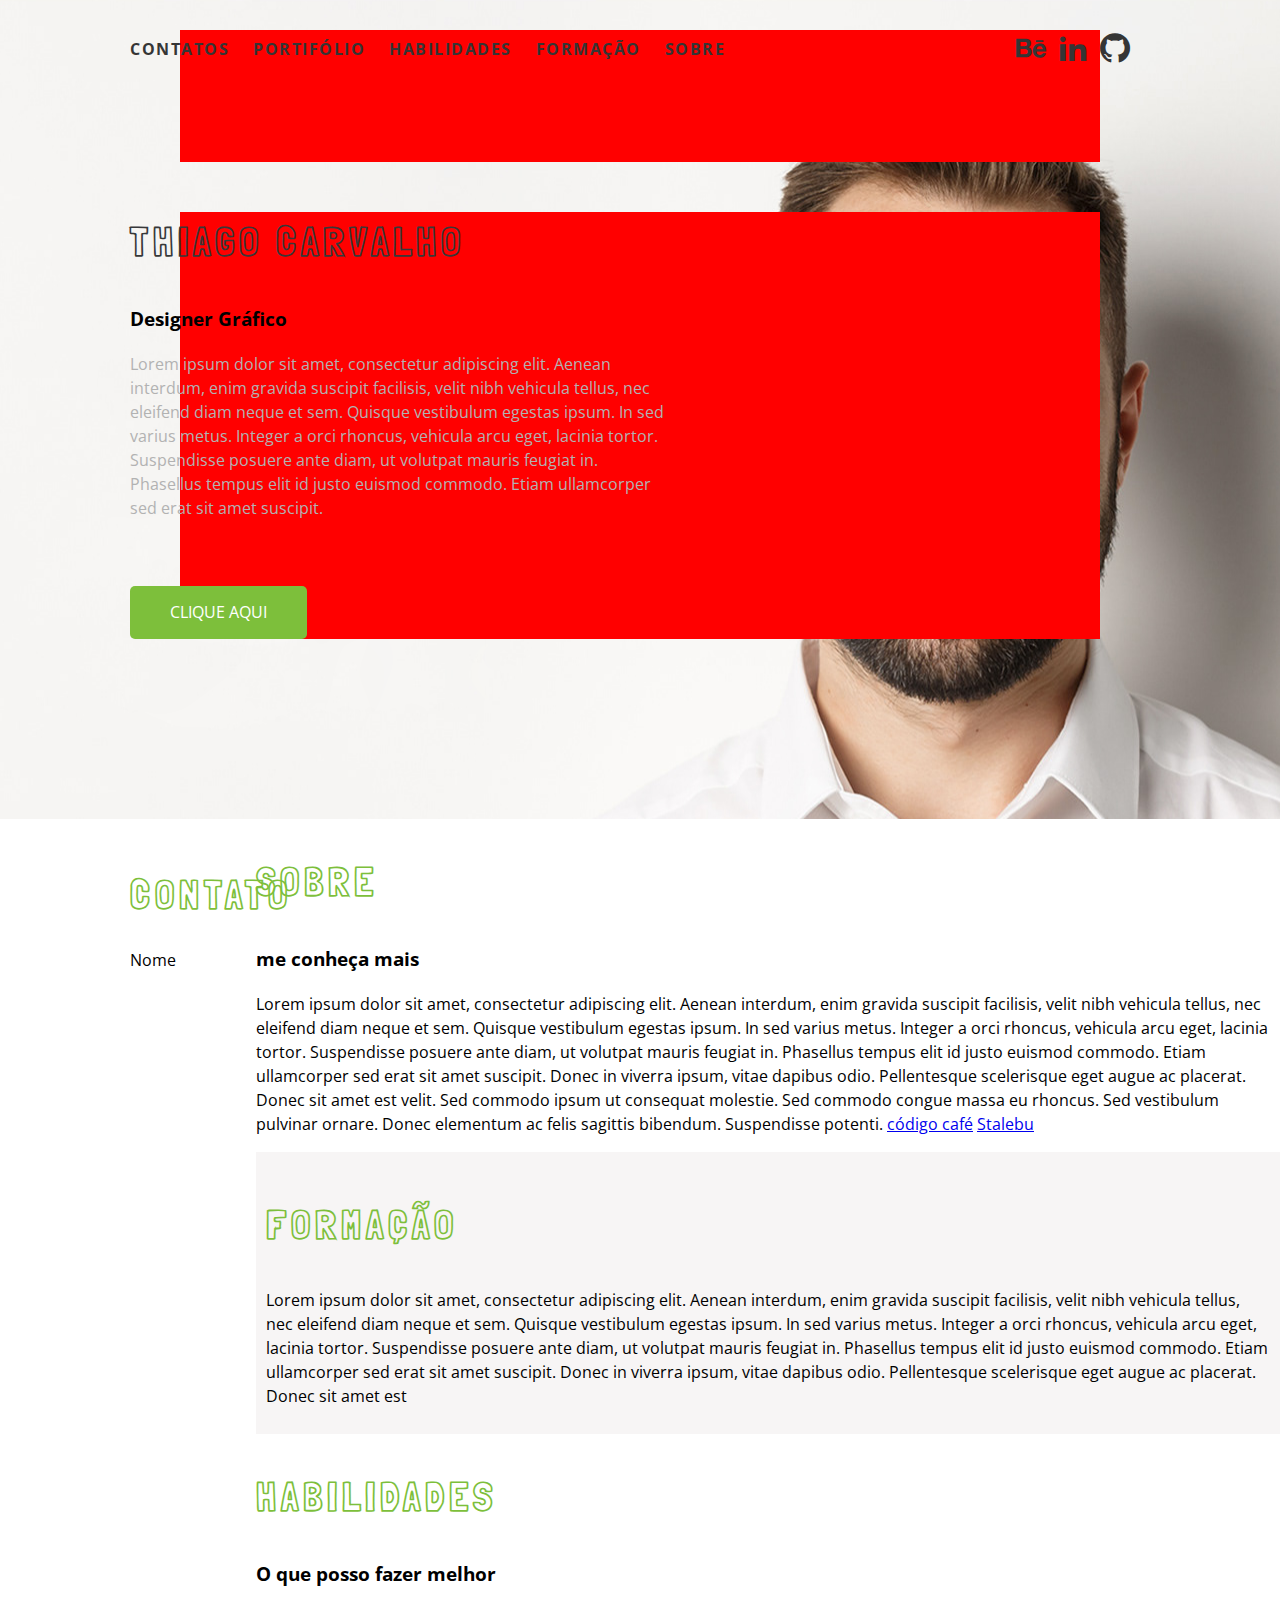
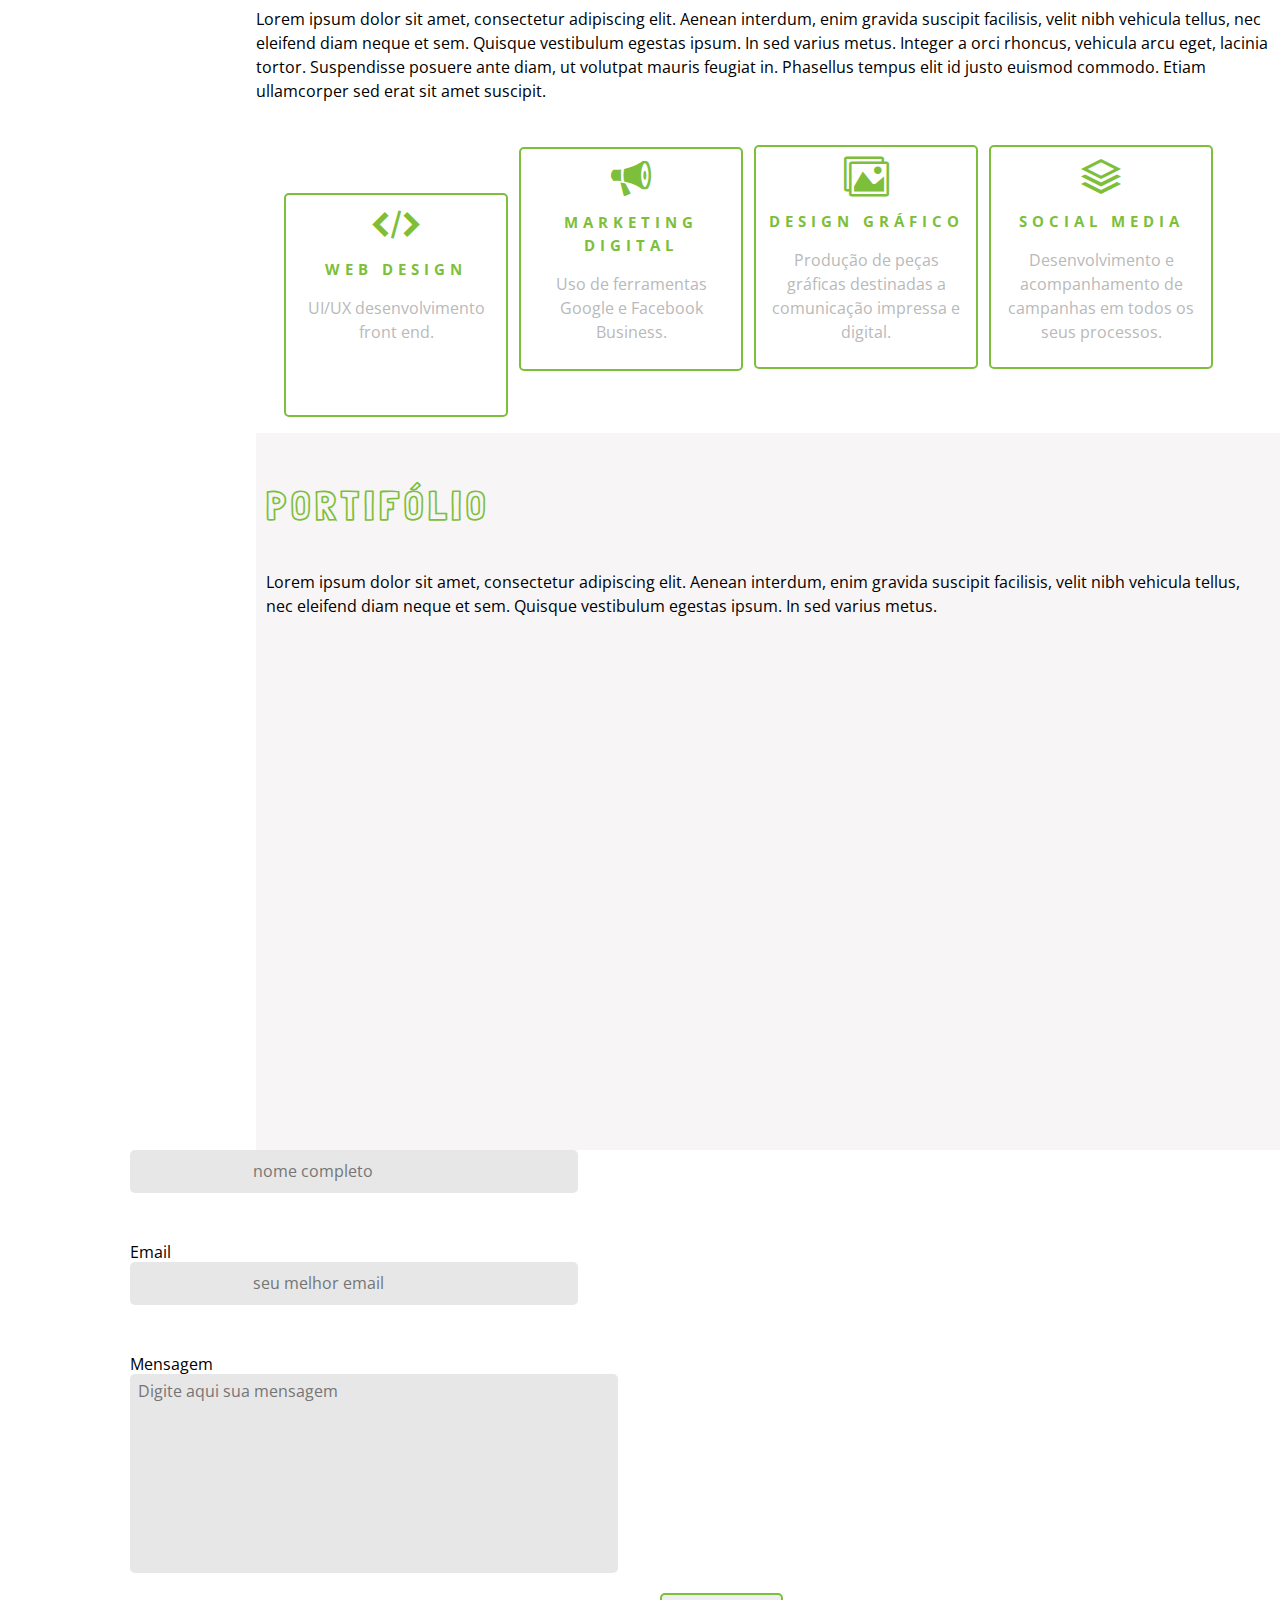
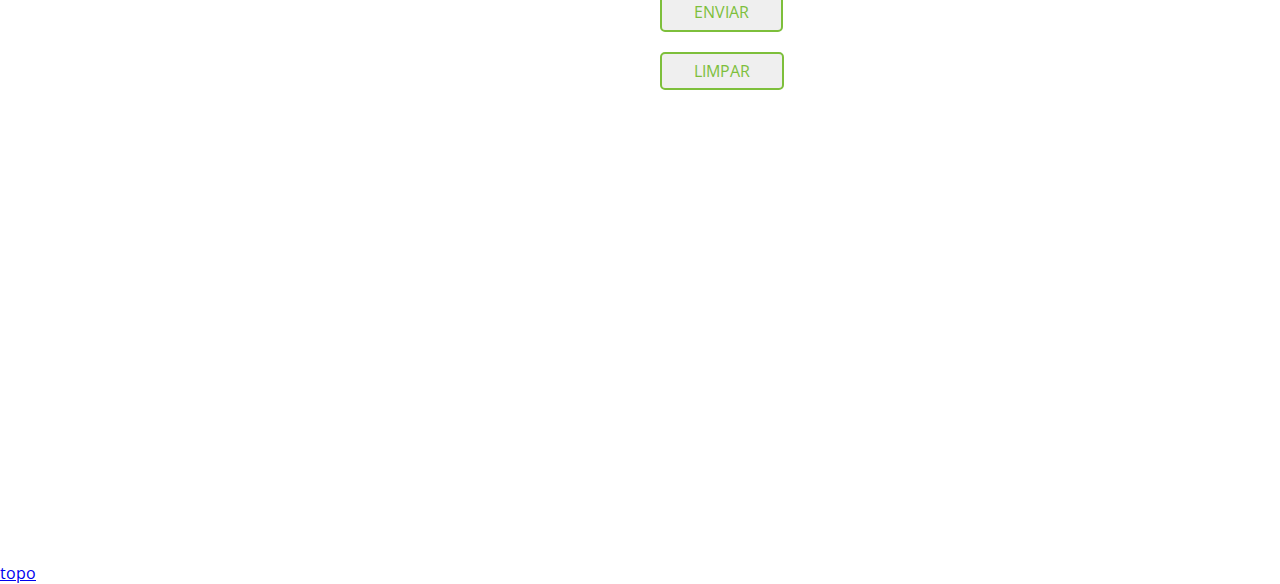
==== commit 911e6796: "refatoração" ====
--- a/index.html
+++ b/index.html
@@ -19,7 +19,6 @@
     <div class="hero">
         <header>
             <div class="max-width">
-                <h1>Thiago AB Carvalho</h1>
                 <nav>
                     <ul class="top-nav">
                         <li><a href="#">Contatos</a></li>
@@ -44,7 +43,8 @@
 
         <section class="max-width">
             <div class="main-header-subtitle">
-                <h2>Design Gráfico e Web</h2>
+                <h2>Thiago Carvalho</h2>
+                <h3>Designer Gráfico</h3>
                 <p class="top-content-subtitle">Lorem ipsum dolor sit amet, consectetur adipiscing elit. Aenean
                     interdum, enim
                     gravida suscipit facilisis, velit nibh vehicula tellus, nec eleifend diam neque et sem. Quisque
@@ -55,7 +55,6 @@
                     Etiam
                     ullamcorper sed erat sit amet suscipit.
                 </p>
-
                 <a href="#" class="button-dow">clique aqui</a>
             </div>
         </section>
--- a/CSS/main.css
+++ b/CSS/main.css
@@ -13,9 +13,10 @@
 }
 
 .max-width{   
-    max-width: 1500px;
-    margin-left: auto;
-    margin-right: auto;
+    max-width: 1190px;
+    margin: 0 auto;
+    background: red;
+    
 }
 
 .max-width h1{
@@ -44,20 +45,20 @@
     font-weight: bold;
     text-transform: uppercase;
     color: #353535;
-    position: relative;
-    right: -200px;    
+    letter-spacing: 1.5px;
+       
 }
 
 .top-nav a:hover{
     color:  #7dbf3b;
     font-weight: bold;
-    border-bottom: 1px solid #353535;
+    
 }
 
 .icon-redes {       
     display: inline-block;
     position: relative;
-    right: -600px;
+    left: 790px;
     top: -73px;
 }
 
@@ -79,20 +80,24 @@
 
 .main-header-subtitle{
     width: 80%; 
-    margin-top: 200px;
-    margin-right: auto;
+    margin-top: 50px;    
     text-align: justify;
     color: #b2b2b2;
-    line-height: 1.5;  
+    line-height: 1.5;
+    position: relative;
+    right: 50px;  
 }
 
 .main-header-subtitle h2{
     color: #373839;
 }
 
+.main-header-subtitle h3{
+    color: black;
+}
+
 .top-content-subtitle {
-    display: block;
-    padding-top: 50px;
+    display: block;    
     padding-bottom: 50px;
     padding-right: 200px;
     text-align: left;    
